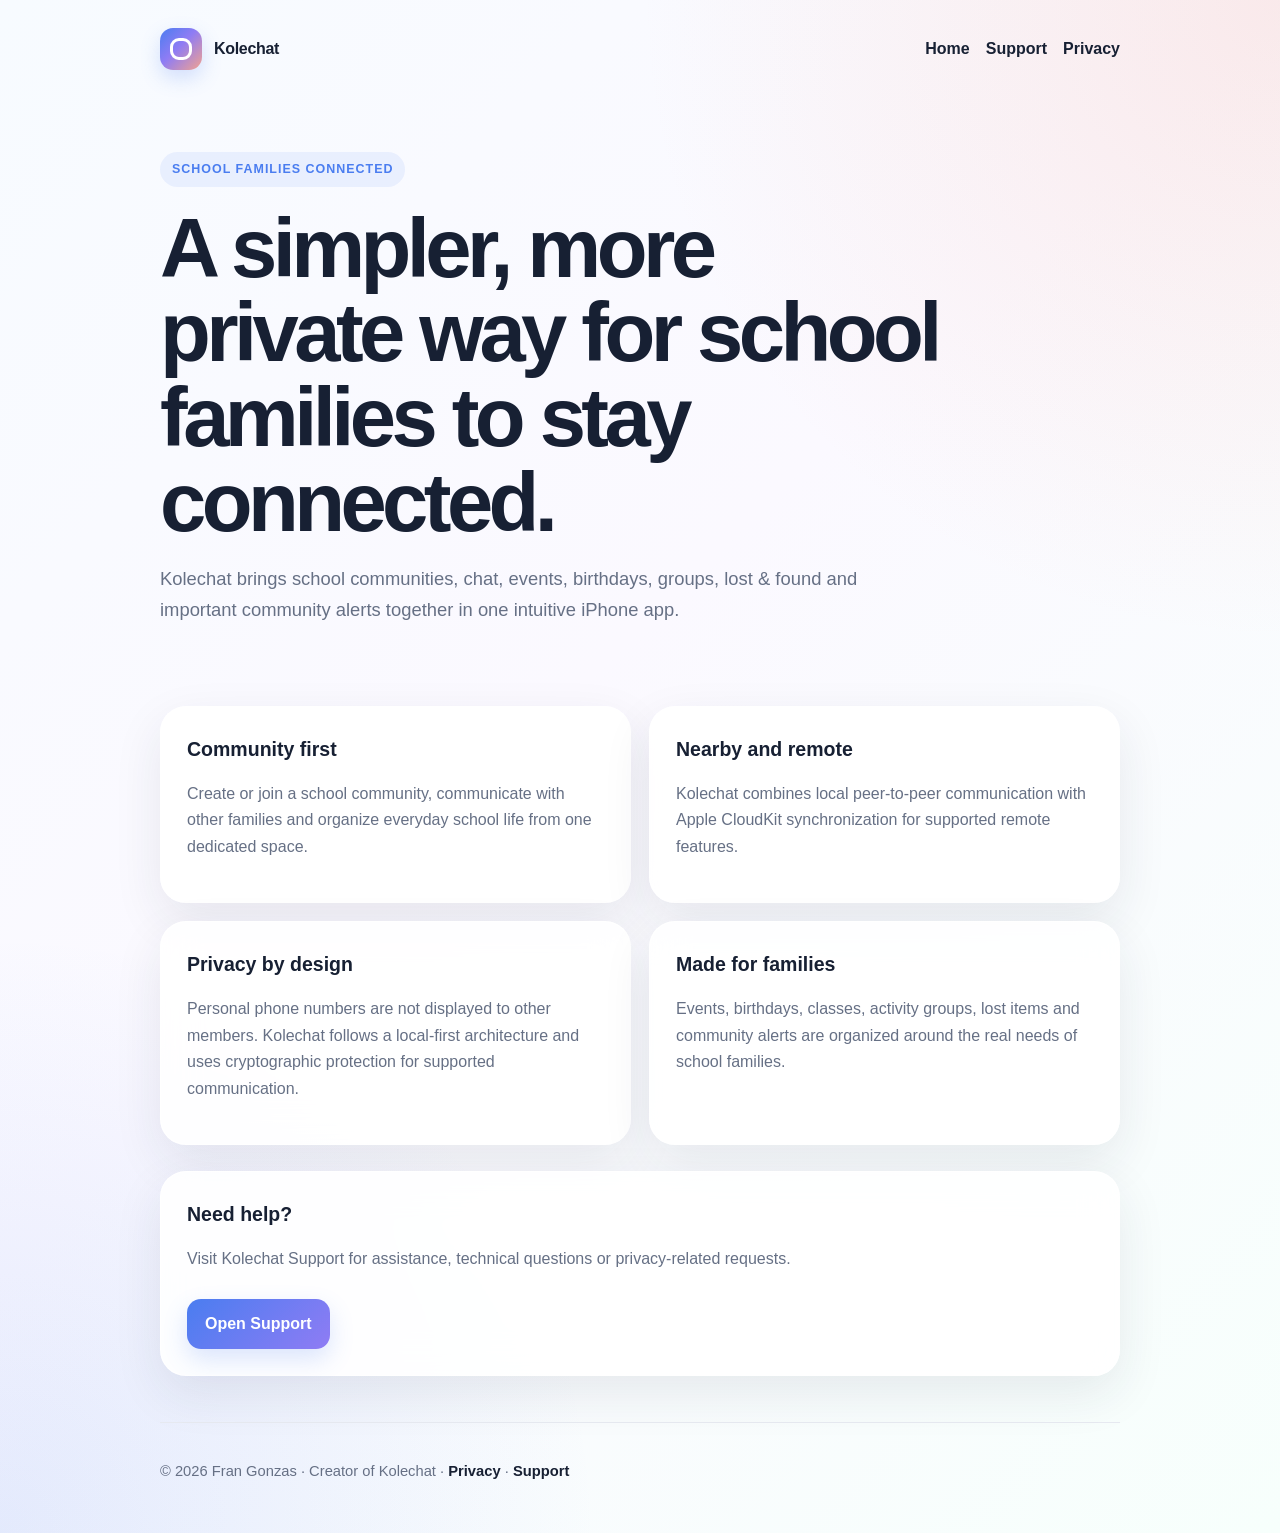
==== kolechat/index.html @ 88178cb5 "Add Kolechat landing page" ====
<!doctype html><html lang="en"><head><meta charset="utf-8"><meta name="viewport" content="width=device-width,initial-scale=1"><meta name="description" content="Official website for Kolechat, a private school-family community app created by Fran Gonzas."><title>Kolechat · School families connected</title><link rel="stylesheet" href="style.css"></head><body><div class="wrap"><header class="top"><div class="brand"><div class="mark" aria-hidden="true"></div><span>Kolechat</span></div><nav class="nav"><a href="index.html">Home</a><a href="support.html">Support</a><a href="privacy.html">Privacy</a></nav></header><main><section class="hero"><span class="eyebrow">School families connected</span><h1>A simpler, more private way for school families to stay connected.</h1><p>Kolechat brings school communities, chat, events, birthdays, groups, lost &amp; found and important community alerts together in one intuitive iPhone app.</p></section><section class="grid"><article class="card"><h2>Community first</h2><p>Create or join a school community, communicate with other families and organize everyday school life from one dedicated space.</p></article><article class="card"><h2>Nearby and remote</h2><p>Kolechat combines local peer-to-peer communication with Apple CloudKit synchronization for supported remote features.</p></article><article class="card"><h2>Privacy by design</h2><p>Personal phone numbers are not displayed to other members. Kolechat follows a local-first architecture and uses cryptographic protection for supported communication.</p></article><article class="card"><h2>Made for families</h2><p>Events, birthdays, classes, activity groups, lost items and community alerts are organized around the real needs of school families.</p></article></section><section class="card"><h2>Need help?</h2><p>Visit Kolechat Support for assistance, technical questions or privacy-related requests.</p><a class="button" href="support.html">Open Support</a></section></main><footer class="footer">© 2026 Fran Gonzas · Creator of Kolechat · <a href="privacy.html">Privacy</a> · <a href="support.html">Support</a></footer></div></body></html>
---- kolechat/style.css ----
:root{--bg:#f6f8fc;--card:#ffffff;--text:#172033;--muted:#667085;--blue:#4a7df0;--lav:#8f7cf4;--mint:#67cdb4;--peach:#f2a28f;--line:#e7eaf1;--shadow:0 18px 50px rgba(28,39,72,.09)}*{box-sizing:border-box}html{scroll-behavior:smooth}body{margin:0;font-family:-apple-system,BlinkMacSystemFont,"SF Pro Display","Segoe UI",sans-serif;background:radial-gradient(circle at top right,rgba(242,162,143,.18),transparent 32%),radial-gradient(circle at bottom left,rgba(74,125,240,.13),transparent 30%),linear-gradient(135deg,#f7fbff,#fbf9ff 45%,#f7fffc);color:var(--text);line-height:1.65}.wrap{width:min(960px,calc(100% - 32px));margin:auto}.top{padding:28px 0 18px;display:flex;align-items:center;justify-content:space-between;gap:18px}.brand{display:flex;align-items:center;gap:12px;font-weight:800;letter-spacing:-.02em}.mark{width:42px;height:42px;border-radius:13px;background:linear-gradient(135deg,var(--blue),var(--lav) 45%,var(--peach));box-shadow:0 8px 20px rgba(74,125,240,.22);position:relative}.mark:after{content:"";position:absolute;inset:10px;border:3px solid white;border-radius:9px}.nav{display:flex;gap:16px;flex-wrap:wrap}.nav a,.footer a{color:var(--text);text-decoration:none;font-weight:650}.nav a:hover,.footer a:hover{color:var(--blue)}.hero{padding:64px 0 36px}.eyebrow{display:inline-block;padding:7px 12px;border-radius:999px;background:rgba(74,125,240,.09);color:var(--blue);font-size:.78rem;font-weight:800;letter-spacing:.08em;text-transform:uppercase}.hero h1{font-size:clamp(2.6rem,7vw,5.2rem);line-height:1.02;letter-spacing:-.055em;margin:20px 0 18px;max-width:780px}.hero p{font-size:1.15rem;color:var(--muted);max-width:700px}.grid{display:grid;grid-template-columns:repeat(2,minmax(0,1fr));gap:18px;margin:26px 0}.card{background:rgba(255,255,255,.88);border:1px solid rgba(255,255,255,.85);backdrop-filter:blur(18px);-webkit-backdrop-filter:blur(18px);border-radius:26px;padding:26px;box-shadow:var(--shadow)}.card h2{margin-top:0;font-size:1.22rem}.card p,.card li{color:var(--muted)}.card ul{padding-left:1.2rem}.button{display:inline-block;margin-top:10px;padding:12px 18px;border-radius:14px;background:linear-gradient(135deg,var(--blue),var(--lav));color:white!important;text-decoration:none;font-weight:750;box-shadow:0 10px 24px rgba(74,125,240,.20)}.notice{border-left:4px solid var(--peach)}.footer{padding:36px 0 50px;color:var(--muted);font-size:.92rem;border-top:1px solid var(--line);margin-top:46px}.small{font-size:.9rem;color:var(--muted)}@media(max-width:720px){.top{align-items:flex-start;flex-direction:column}.hero{padding-top:40px}.grid{grid-template-columns:1fr}.card{padding:22px}.nav{gap:12px}}
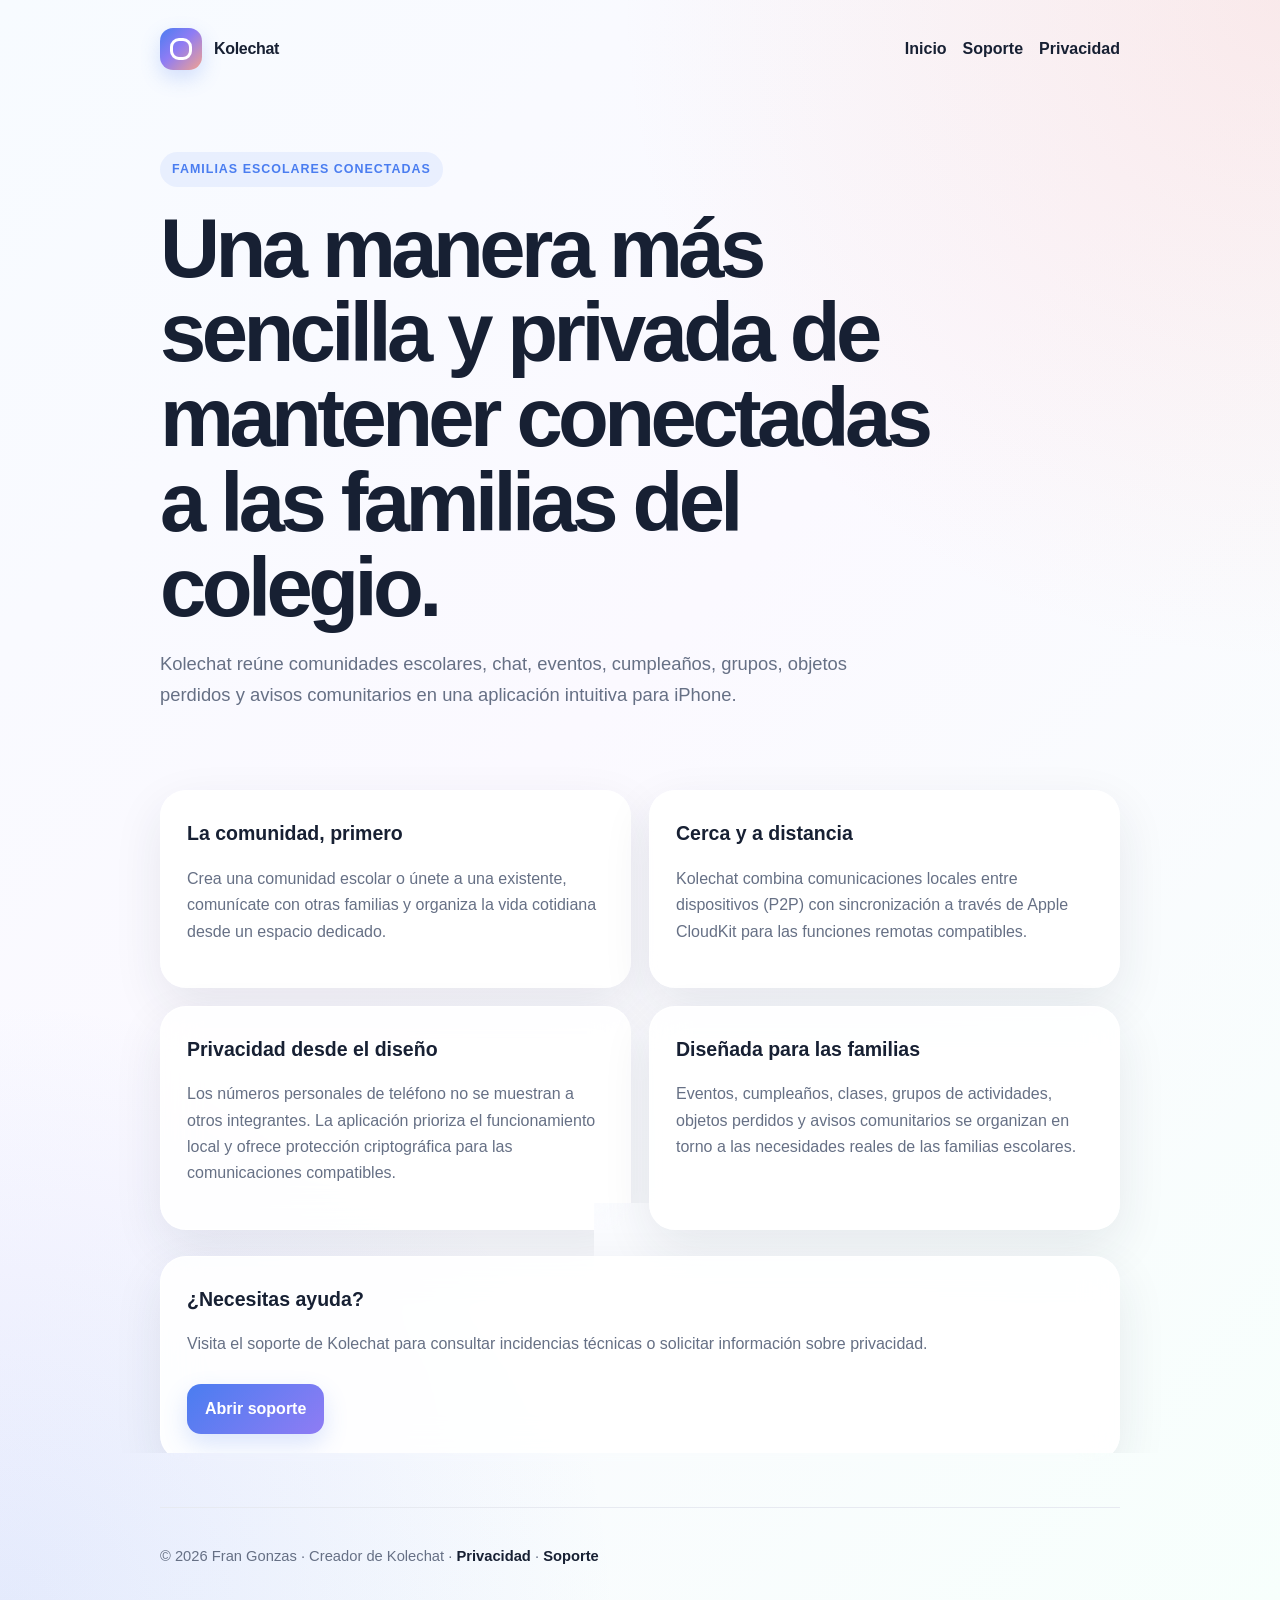
==== commit 2561d5e4: "web: traducir portfolio y páginas públicas de Kolechat al español" ====
--- a/kolechat/index.html
+++ b/kolechat/index.html
@@ -1 +1,10 @@
-<!doctype html><html lang="en"><head><meta charset="utf-8"><meta name="viewport" content="width=device-width,initial-scale=1"><meta name="description" content="Official website for Kolechat, a private school-family community app created by Fran Gonzas."><title>Kolechat · School families connected</title><link rel="stylesheet" href="style.css"></head><body><div class="wrap"><header class="top"><div class="brand"><div class="mark" aria-hidden="true"></div><span>Kolechat</span></div><nav class="nav"><a href="index.html">Home</a><a href="support.html">Support</a><a href="privacy.html">Privacy</a></nav></header><main><section class="hero"><span class="eyebrow">School families connected</span><h1>A simpler, more private way for school families to stay connected.</h1><p>Kolechat brings school communities, chat, events, birthdays, groups, lost &amp; found and important community alerts together in one intuitive iPhone app.</p></section><section class="grid"><article class="card"><h2>Community first</h2><p>Create or join a school community, communicate with other families and organize everyday school life from one dedicated space.</p></article><article class="card"><h2>Nearby and remote</h2><p>Kolechat combines local peer-to-peer communication with Apple CloudKit synchronization for supported remote features.</p></article><article class="card"><h2>Privacy by design</h2><p>Personal phone numbers are not displayed to other members. Kolechat follows a local-first architecture and uses cryptographic protection for supported communication.</p></article><article class="card"><h2>Made for families</h2><p>Events, birthdays, classes, activity groups, lost items and community alerts are organized around the real needs of school families.</p></article></section><section class="card"><h2>Need help?</h2><p>Visit Kolechat Support for assistance, technical questions or privacy-related requests.</p><a class="button" href="support.html">Open Support</a></section></main><footer class="footer">© 2026 Fran Gonzas · Creator of Kolechat · <a href="privacy.html">Privacy</a> · <a href="support.html">Support</a></footer></div></body></html>+<!doctype html>
+<html lang="es"><head><meta charset="utf-8"><meta name="viewport" content="width=device-width,initial-scale=1"><meta name="description" content="Web oficial de Kolechat, aplicación para comunidades escolares creada por Fran Gonzas."><title>Kolechat · Familias escolares conectadas</title><link rel="stylesheet" href="style.css"></head>
+<body><div class="wrap"><header class="top"><div class="brand"><div class="mark" aria-hidden="true"></div><span>Kolechat</span></div><nav class="nav"><a href="index.html">Inicio</a><a href="support.html">Soporte</a><a href="privacy.html">Privacidad</a></nav></header>
+<main><section class="hero"><span class="eyebrow">Familias escolares conectadas</span><h1>Una manera más sencilla y privada de mantener conectadas a las familias del colegio.</h1><p>Kolechat reúne comunidades escolares, chat, eventos, cumpleaños, grupos, objetos perdidos y avisos comunitarios en una aplicación intuitiva para iPhone.</p></section>
+<section class="grid"><article class="card"><h2>La comunidad, primero</h2><p>Crea una comunidad escolar o únete a una existente, comunícate con otras familias y organiza la vida cotidiana desde un espacio dedicado.</p></article>
+<article class="card"><h2>Cerca y a distancia</h2><p>Kolechat combina comunicaciones locales entre dispositivos (P2P) con sincronización a través de Apple CloudKit para las funciones remotas compatibles.</p></article>
+<article class="card"><h2>Privacidad desde el diseño</h2><p>Los números personales de teléfono no se muestran a otros integrantes. La aplicación prioriza el funcionamiento local y ofrece protección criptográfica para las comunicaciones compatibles.</p></article>
+<article class="card"><h2>Diseñada para las familias</h2><p>Eventos, cumpleaños, clases, grupos de actividades, objetos perdidos y avisos comunitarios se organizan en torno a las necesidades reales de las familias escolares.</p></article></section>
+<section class="card"><h2>¿Necesitas ayuda?</h2><p>Visita el soporte de Kolechat para consultar incidencias técnicas o solicitar información sobre privacidad.</p><a class="button" href="support.html">Abrir soporte</a></section></main>
+<footer class="footer">© 2026 Fran Gonzas · Creador de Kolechat · <a href="privacy.html">Privacidad</a> · <a href="support.html">Soporte</a></footer></div></body></html>
